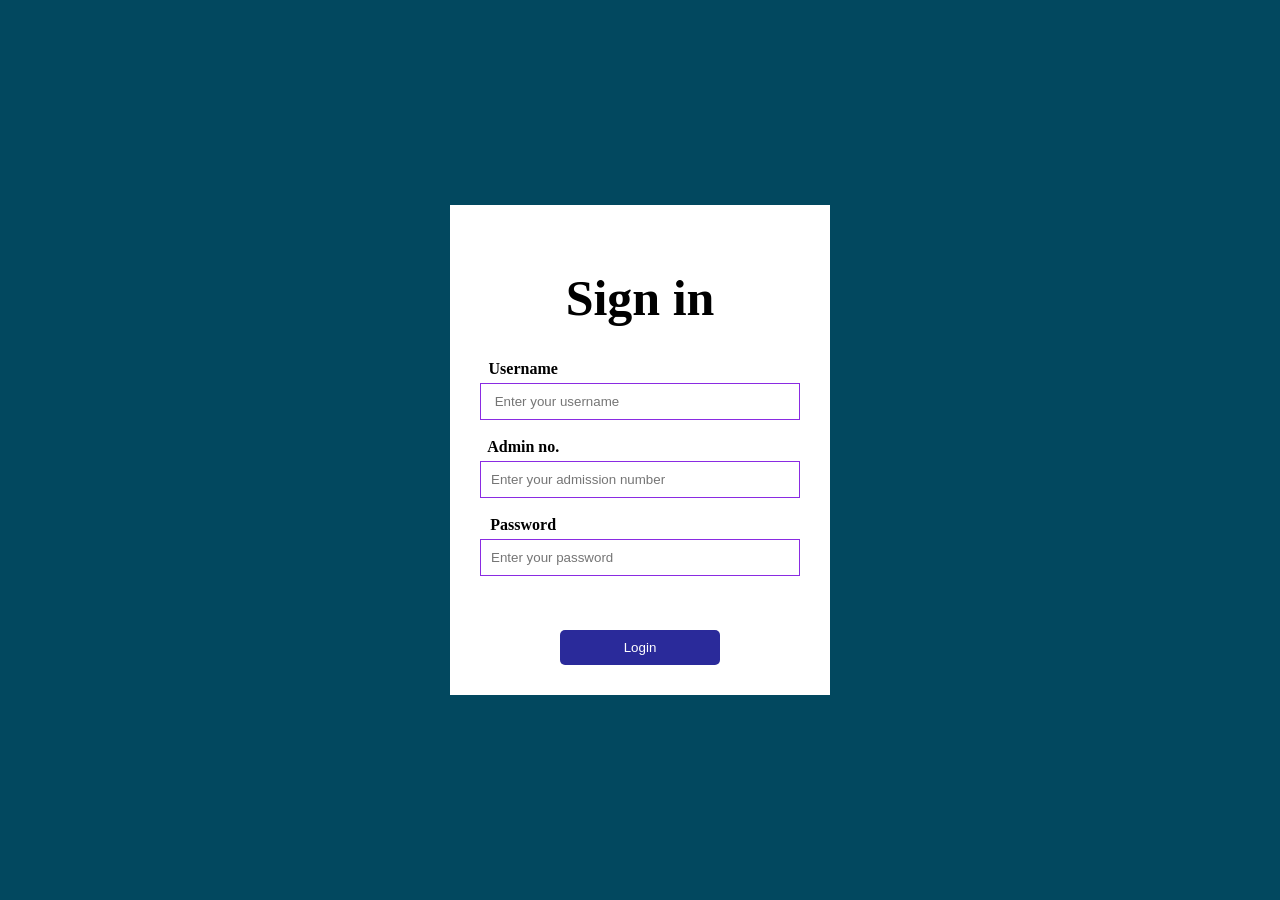
==== index.html @ d21b1cb1 "Rename loginin.html to index.html" ====
<!DOCTYPE html>
<html lang="en">
<head>
    <meta charset="UTF-8">
    <meta name="viewport" content="width=device-width, initial-scale=1.0">
    <title>login page</title>
    <link rel="stylesheet" href="style.css">
</head>

<body>
    <fieldset id="loginform">
        <h1>Sign in</h1>

        <!-- username -->
        <label for="username">Username</label>
        <input type="text" placeholder=" Enter your username" id="username">
        <br> <br>

        <!-- admission number -->
        <label for="admin no.">Admin no.</label>
        <input type="number" placeholder="Enter your admission number" id="admin">
        <br> <br>

        <!-- password -->
        <label for="password">Password</label>
        <input type="password" placeholder="Enter your password" id="password">
        <br> <br>

        <!-- parragraph fo messege -->
        <p id="message"></p>

        <!-- button for login -->
        <a href="home.html"><button type="submit">Login</button></a>
    </fieldset>


    <script src="script.js"></script>
</body>
</html>
---- style.css ----
/* body*/
body{
    background-color: rgb(2, 72, 95);
    align-items: center;
    font-family: Georgia, 'Times New Roman', Times, serif;
    display: flex;
    justify-content: center;
    height: 100vh;
    margin: 0;
}

/* fieldset */
fieldset{
    background-color: white;
    width: 320px;
    text-align: center;
    padding: 30px;
    border: none;
}

/* h1 */
h1{
    text-align: center;
    font-size: 50px;
    font-weight: bold;
} 

/* input */
input{
    width: 100%;
    padding: 10px;
    margin-top: 5px;
    border: 1px solid blueviolet;
    box-sizing: border-box;
}

/* label */
label{
    margin-right: 73%;
    font-weight: bold;
}

/* button */
button{ 
    width: 50%;
    padding: 10px;
    margin-top: 20px;
    background-color: rgb(42, 42, 154);
    cursor: pointer;
    border: none;
    color: white;
    border-radius: 5px;
}

/* hover */
button:hover{
    background-color: rgb(42, 121, 148);
}

/* home page body */
#homepage{
    background: white;
    margin-bottom: 100px;
    align-items: flex-start;
    justify-content: right;
}
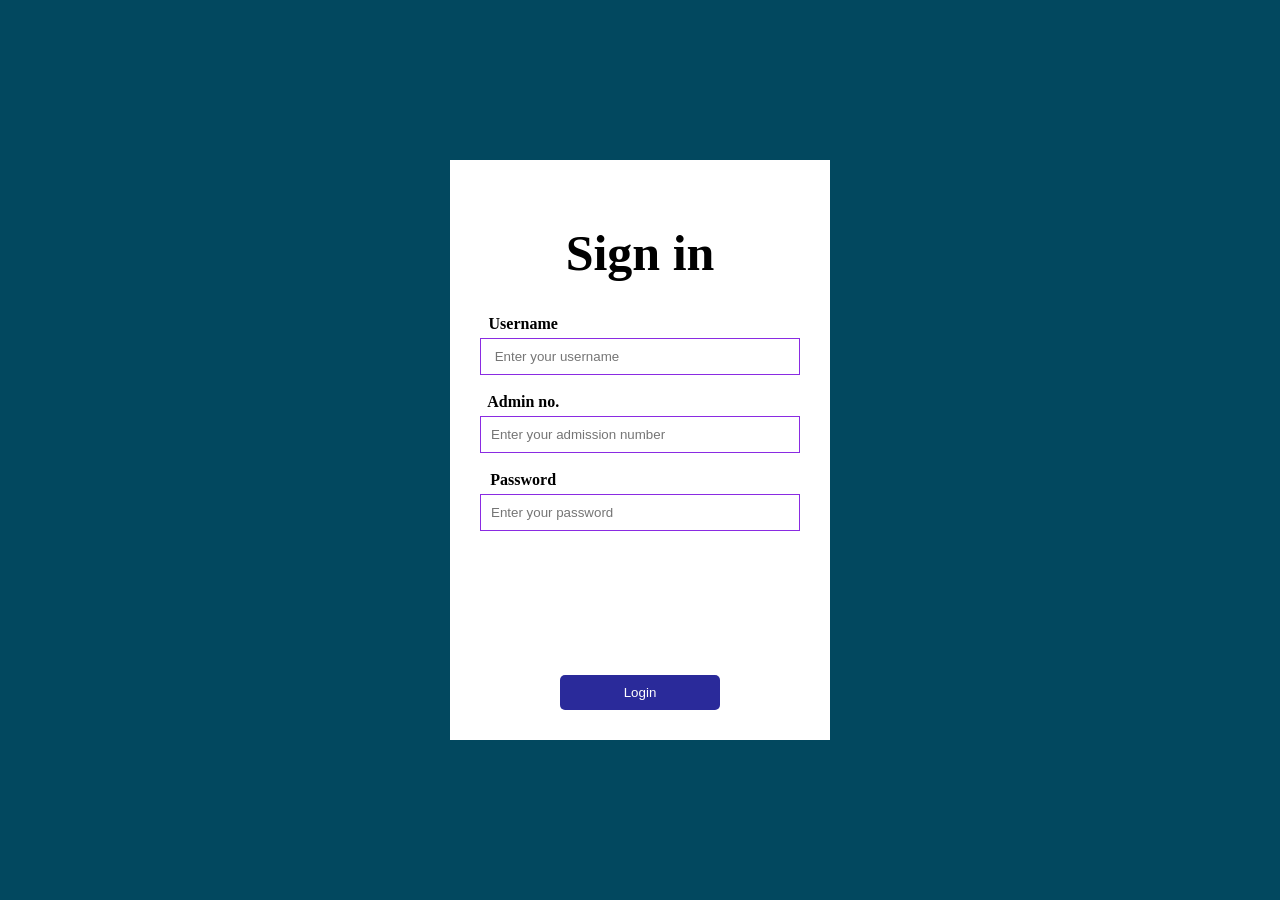
==== commit 57296191: "Merge remote-tracking branch 'origin'" ====
--- a/style.css
+++ b/style.css
@@ -57,10 +57,128 @@
     background-color: rgb(42, 121, 148);
 }
 
-/* home page body */
-#homepage{
-    background: white;
-    margin-bottom: 100px;
-    align-items: flex-start;
-    justify-content: right;
-}+#nav{
+    background-color: rgb(2, 72, 95);
+    padding: 10px;
+    border: none;
+    border-radius: 0;
+    display: flex;
+    justify-content: center;
+    gap: 20px;
+    margin-bottom: 75%;
+    margin-left: 50%;
+}
+
+#nav a{
+    color: white;
+    text-decoration: none;
+    font-size: 15px;
+    font-weight: bold;
+}
+
+h2{
+    text-align: center;
+    color: #087f7b;
+    font-size: 32px;
+    margin-top: 50px;
+    margin-bottom: 25px;
+}
+
+p{
+    background-color: white;
+    max-width: 800px;
+    padding: 35px;
+    border-radius: 12px;
+    font-size: 18px;
+    text-align: center;
+}
+
+
+#contact-us{
+    margin-top: 50%;
+    margin-bottom: 30%;
+    border: none;
+    max-width: 40% auto;
+}
+
+#homebody{
+    background-color: rgb(120, 217, 247);
+}
+
+
+#links{
+    color: black;
+    background-color: white;
+    text-decoration: none;
+    margin-left: 75%;
+    display: flex;
+}
+
+.links{
+    color: black;
+    display: flex;
+}
+
+#main-head {
+    padding: 150px;
+    background-color: #0cd3cc;
+    
+}
+
+#main-header {
+    text-align: center;
+    font-size: 60px;
+    font-family: cursive;
+    font-weight: 800;
+    text-transform: capitalize;
+    font-display: auto;
+    color: rgb(4, 4, 41);
+    margin-top: 200px;
+}
+
+#head1 {
+    text-align: center;
+    font-size: 40px;
+    font-family: cursive;
+    font-weight: bold;
+    text-transform: capitalize;
+    font-display: auto;
+    color: rgb(4, 4, 41);
+}
+
+#head2 {
+    font-size: 30px;
+    font-family: Georgia, 'Times New Roman', Times, serif;
+    font-display: auto;
+    font-weight: bold;
+}
+
+/* available food */
+#available-food {
+    text-align: center;
+    font-family: cursive;
+}
+
+/* snacks */
+#snacks {
+    text-align: center;
+    font-size: large;
+    font-family: cursive;
+    text-decoration: underline;
+}
+
+#snack {
+    display: flex;
+    gap: 50px;
+    flex-wrap: wrap;
+    text-align: center;
+    margin-inline: calc(20px);
+}
+
+.snacks {
+    box-shadow: 0 4px 8px 0 rgba(0, 0, 0, 0.2);
+    transition: 0.3s;
+    width: 250px;
+    border-radius: 5px;
+    background-color: white;
+}
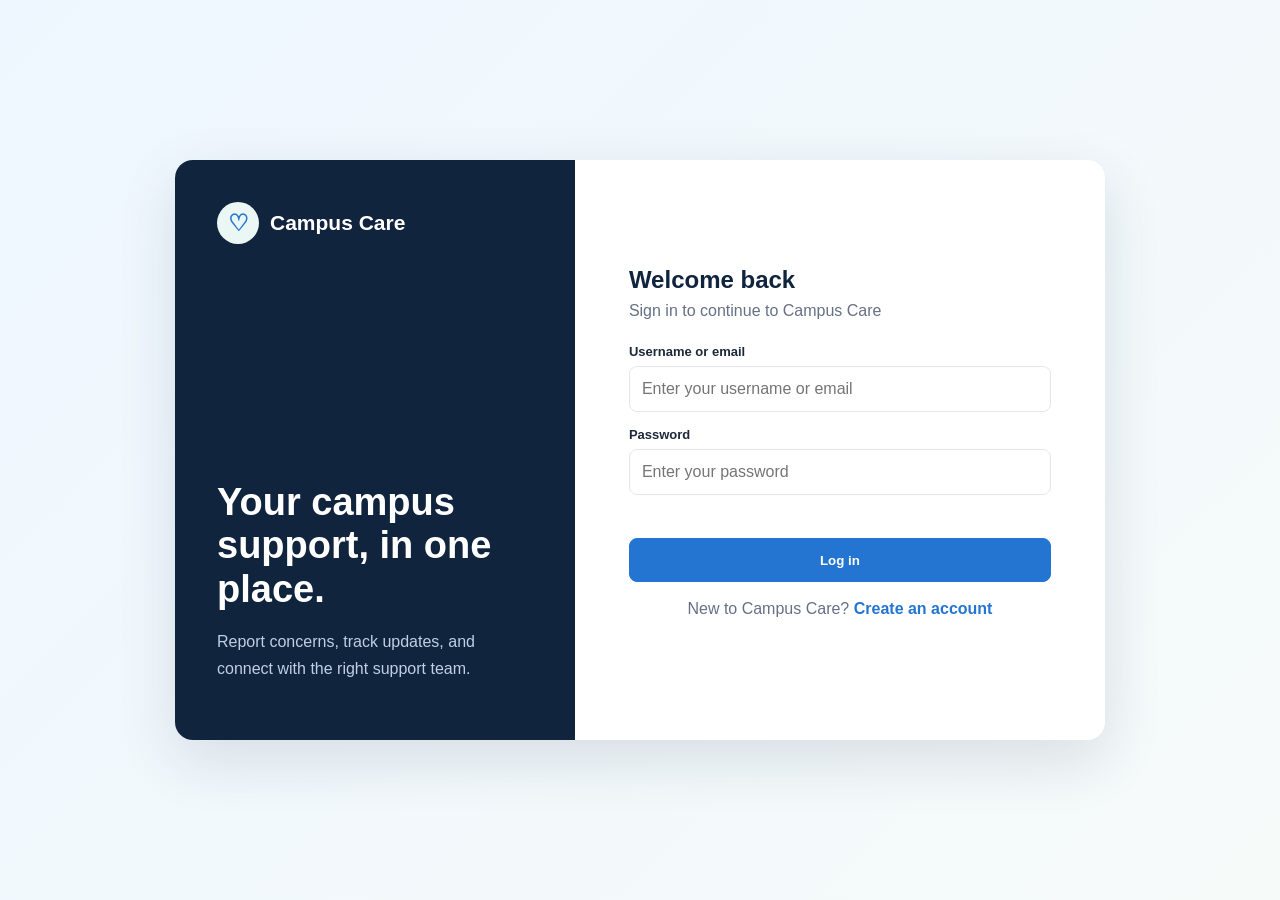
==== commit f595da91: "html repaire" ====
--- a/index.html
+++ b/index.html
@@ -3,37 +3,36 @@
 <head>
     <meta charset="UTF-8">
     <meta name="viewport" content="width=device-width, initial-scale=1.0">
-    <title>login page</title>
+    <title>Log in | Campus Care</title>
     <link rel="stylesheet" href="style.css">
 </head>
-
-<body>
-    <fieldset id="loginform">
-        <h1>Sign in</h1>
-
-        <!-- username -->
-        <label for="username">Username</label>
-        <input type="text" placeholder=" Enter your username" id="username">
-        <br> <br>
-
-        <!-- admission number -->
-        <label for="admin no.">Admin no.</label>
-        <input type="number" placeholder="Enter your admission number" id="admin">
-        <br> <br>
-
-        <!-- password -->
-        <label for="password">Password</label>
-        <input type="password" placeholder="Enter your password" id="password">
-        <br> <br>
-
-        <!-- parragraph fo messege -->
-        <p id="message"></p>
-
-        <!-- button for login -->
-        <a href="home.html"><button type="submit">Login</button></a>
-    </fieldset>
-
-
+<body class="auth-page">
+    <main class="auth-shell">
+        <aside class="auth-aside">
+            <a class="brand" href="home.html"><span class="brand-mark">&#9825;</span>Campus Care</a>
+            <div>
+                <h2>Your campus support, in one place.</h2>
+                <p>Report concerns, track updates, and connect with the right support team.</p>
+            </div>
+        </aside>
+        <section class="auth-form-wrap">
+            <h1>Welcome back</h1>
+            <p class="subtitle">Sign in to continue to Campus Care</p>
+            <form action="home.html">
+                <div class="field">
+                    <label for="username">Username or email</label>
+                    <input id="username" type="text" placeholder="Enter your username or email" required>
+                </div>
+                <div class="field">
+                    <label for="password">Password</label>
+                    <input id="password" type="password" placeholder="Enter your password" required>
+                </div>
+                <p class="form-message" aria-live="polite"></p>
+                <button class="btn btn-primary btn-wide" type="submit">Log in</button>
+            </form>
+            <p class="auth-switch">New to Campus Care? <a href="register.html">Create an account</a></p>
+        </section>
+    </main>
     <script src="script.js"></script>
 </body>
 </html>
--- a/style.css
+++ b/style.css
@@ -1,184 +1,344 @@
-/* body*/
-body{
-    background-color: rgb(2, 72, 95);
-    align-items: center;
-    font-family: Georgia, 'Times New Roman', Times, serif;
-    display: flex;
+:root {
+    --navy: #10243e;
+    --blue: #2474d2;
+    --blue-dark: #1759a7;
+    --mint: #eaf7f4;
+    --green: #2ba58c;
+    --ink: #1d2939;
+    --muted: #667085;
+    --line: #e4e7ec;
+    --surface: #ffffff;
+    --page: #f5f8fb;
+}
+
+* { box-sizing: border-box; }
+
+html { scroll-behavior: smooth; }
+
+body {
+    margin: 0;
+    min-height: 100vh;
+    background: var(--page);
+    color: var(--ink);
+    font-family: Inter, "Segoe UI", Arial, sans-serif;
+}
+
+a { color: inherit; text-decoration: none; }
+
+.site-header {
+    height: 78px;
+    background: var(--surface);
+    border-bottom: 1px solid var(--line);
+    display: flex;
+    align-items: center;
+    justify-content: space-between;
+    padding: 0 6%;
+    position: relative;
+    z-index: 20;
+}
+
+.brand {
+    display: flex;
+    align-items: center;
+    gap: 11px;
+    color: var(--navy);
+    font-size: 21px;
+    font-weight: 800;
+}
+
+.brand-mark {
+    width: 42px;
+    height: 42px;
+    border-radius: 50%;
+    background: var(--mint);
+    display: grid;
+    place-items: center;
+    color: var(--blue);
+    font-size: 23px;
+}
+
+.nav-links {
+    display: flex;
+    align-items: center;
+    gap: 30px;
+    font-size: 15px;
+    font-weight: 700;
+}
+
+.nav-links a { padding: 10px 0; }
+.nav-links a:hover, .nav-links a.active { color: var(--blue); }
+
+.nav-actions {
+    display: flex;
+    align-items: center;
+    gap: 12px;
+}
+
+.btn {
+    display: inline-flex;
+    align-items: center;
     justify-content: center;
-    height: 100vh;
-    margin: 0;
-}
-
-/* fieldset */
-fieldset{
-    background-color: white;
-    width: 320px;
+    min-height: 44px;
+    padding: 10px 18px;
+    border: 1px solid var(--line);
+    border-radius: 8px;
+    background: var(--surface);
+    color: var(--navy);
+    font-weight: 800;
+    cursor: pointer;
+    transition: .2s ease;
+}
+
+.btn:hover { transform: translateY(-1px); }
+.btn-primary { border-color: var(--blue); background: var(--blue); color: white; }
+.btn-primary:hover { background: var(--blue-dark); }
+.btn-wide { width: 100%; }
+
+.menu-toggle { display: none; border: 0; background: transparent; font-size: 24px; }
+
+.hero {
+    background: linear-gradient(120deg, #eef7ff 0%, #f8fbff 68%, #eaf7f4 100%);
+    min-height: 530px;
+    display: grid;
+    grid-template-columns: 1fr 1fr;
+    align-items: center;
+    padding: 60px 7%;
+    overflow: hidden;
+}
+
+.hero-copy { max-width: 590px; }
+
+.eyebrow {
+    display: inline-block;
+    color: var(--blue);
+    background: #dfedff;
+    border-radius: 99px;
+    padding: 8px 13px;
+    font-size: 13px;
+    font-weight: 800;
+    letter-spacing: .04em;
+    text-transform: uppercase;
+}
+
+.hero h1, .page-hero h1 {
+    margin: 18px 0;
+    color: var(--navy);
+    font-size: clamp(42px, 5vw, 68px);
+    line-height: 1.02;
+    letter-spacing: -.04em;
+}
+
+.hero p, .page-hero p {
+    color: var(--muted);
+    font-size: 18px;
+    line-height: 1.7;
+}
+
+.hero-actions { display: flex; gap: 12px; margin-top: 28px; }
+
+.hero-art {
+    min-height: 420px;
+    position: relative;
+    display: grid;
+    place-items: center;
+}
+
+.hero-circle {
+    width: 390px;
+    height: 390px;
+    border-radius: 50%;
+    background: #dceeff;
+    position: relative;
+}
+
+.student-card {
+    position: absolute;
+    width: 260px;
+    background: white;
+    border: 10px solid #e9f1fa;
+    border-radius: 24px;
+    box-shadow: 0 22px 50px rgba(34, 73, 117, .16);
+    padding: 28px;
     text-align: center;
-    padding: 30px;
-    border: none;
-}
-
-/* h1 */
-h1{
+}
+
+.student-avatar {
+    width: 112px;
+    height: 112px;
+    margin: 0 auto 18px;
+    border-radius: 50%;
+    background: linear-gradient(145deg, #7bc9f1, #2874ce);
+    display: grid;
+    place-items: center;
+    font-size: 58px;
+    color: white;
+}
+
+.student-card strong { display: block; color: var(--navy); }
+.student-card span { color: var(--muted); font-size: 13px; }
+
+.float-chip {
+    position: absolute;
+    background: white;
+    border-radius: 12px;
+    box-shadow: 0 12px 30px rgba(34, 73, 117, .14);
+    padding: 12px 15px;
+    font-size: 13px;
+    font-weight: 800;
+}
+
+.chip-one { top: 55px; right: 20px; color: var(--green); }
+.chip-two { bottom: 60px; left: 15px; color: var(--blue); }
+
+.stats {
+    max-width: 1150px;
+    margin: -38px auto 70px;
+    position: relative;
+    z-index: 5;
+    display: grid;
+    grid-template-columns: repeat(3, 1fr);
+    background: white;
+    border: 1px solid var(--line);
+    border-radius: 14px;
+    box-shadow: 0 16px 45px rgba(16, 36, 62, .08);
+}
+
+.stat { padding: 28px; text-align: center; border-right: 1px solid var(--line); }
+.stat:last-child { border-right: 0; }
+.stat strong { display: block; color: var(--blue); font-size: 32px; }
+.stat span { color: var(--muted); font-size: 14px; }
+
+.section { max-width: 1150px; margin: 0 auto; padding: 20px 25px 80px; }
+.section-heading { text-align: center; max-width: 650px; margin: 0 auto 35px; }
+.section-heading h2 { margin: 8px 0; color: var(--navy); font-size: 38px; }
+.section-heading p { color: var(--muted); line-height: 1.7; }
+
+.card-grid { display: grid; grid-template-columns: repeat(3, 1fr); gap: 22px; }
+.card {
+    background: white;
+    border: 1px solid var(--line);
+    border-radius: 14px;
+    padding: 28px;
+}
+.card-icon {
+    width: 52px;
+    height: 52px;
+    border-radius: 12px;
+    display: grid;
+    place-items: center;
+    background: var(--mint);
+    color: var(--green);
+    font-size: 24px;
+}
+.card h3 { color: var(--navy); margin: 18px 0 8px; }
+.card p { color: var(--muted); line-height: 1.65; }
+
+.page-hero {
+    background: linear-gradient(135deg, #eef7ff, #f8fbff);
     text-align: center;
-    font-size: 50px;
-    font-weight: bold;
-} 
-
-/* input */
-input{
+    padding: 70px 20px;
+}
+.page-hero h1 { font-size: clamp(38px, 5vw, 56px); }
+.page-hero p { max-width: 650px; margin: 0 auto; }
+
+.auth-page {
+    background: linear-gradient(135deg, #eef7ff 0%, #f6faf9 100%);
+    display: grid;
+    place-items: center;
+    padding: 40px 20px;
+}
+.auth-shell {
     width: 100%;
-    padding: 10px;
-    margin-top: 5px;
-    border: 1px solid blueviolet;
-    box-sizing: border-box;
-}
-
-/* label */
-label{
-    margin-right: 73%;
-    font-weight: bold;
-}
-
-/* button */
-button{ 
-    width: 50%;
-    padding: 10px;
-    margin-top: 20px;
-    background-color: rgb(42, 42, 154);
-    cursor: pointer;
-    border: none;
+    max-width: 930px;
+    min-height: 580px;
+    display: grid;
+    grid-template-columns: 43% 57%;
+    background: white;
+    border-radius: 18px;
+    box-shadow: 0 20px 60px rgba(16, 36, 62, .12);
+    overflow: hidden;
+}
+.auth-aside {
+    background: var(--navy);
     color: white;
-    border-radius: 5px;
-}
-
-/* hover */
-button:hover{
-    background-color: rgb(42, 121, 148);
-}
-
-#nav{
-    background-color: rgb(2, 72, 95);
-    padding: 10px;
-    border: none;
-    border-radius: 0;
-    display: flex;
-    justify-content: center;
-    gap: 20px;
-    margin-bottom: 75%;
-    margin-left: 50%;
-}
-
-#nav a{
-    color: white;
-    text-decoration: none;
-    font-size: 15px;
-    font-weight: bold;
-}
-
-h2{
-    text-align: center;
-    color: #087f7b;
-    font-size: 32px;
-    margin-top: 50px;
-    margin-bottom: 25px;
-}
-
-p{
-    background-color: white;
-    max-width: 800px;
-    padding: 35px;
-    border-radius: 12px;
-    font-size: 18px;
-    text-align: center;
-}
-
-
-#contact-us{
-    margin-top: 50%;
-    margin-bottom: 30%;
-    border: none;
-    max-width: 40% auto;
-}
-
-#homebody{
-    background-color: rgb(120, 217, 247);
-}
-
-
-#links{
-    color: black;
-    background-color: white;
-    text-decoration: none;
-    margin-left: 75%;
-    display: flex;
-}
-
-.links{
-    color: black;
-    display: flex;
-}
-
-#main-head {
-    padding: 150px;
-    background-color: #0cd3cc;
-    
-}
-
-#main-header {
-    text-align: center;
-    font-size: 60px;
-    font-family: cursive;
-    font-weight: 800;
-    text-transform: capitalize;
-    font-display: auto;
-    color: rgb(4, 4, 41);
-    margin-top: 200px;
-}
-
-#head1 {
-    text-align: center;
-    font-size: 40px;
-    font-family: cursive;
-    font-weight: bold;
-    text-transform: capitalize;
-    font-display: auto;
-    color: rgb(4, 4, 41);
-}
-
-#head2 {
-    font-size: 30px;
-    font-family: Georgia, 'Times New Roman', Times, serif;
-    font-display: auto;
-    font-weight: bold;
-}
-
-/* available food */
-#available-food {
-    text-align: center;
-    font-family: cursive;
-}
-
-/* snacks */
-#snacks {
-    text-align: center;
-    font-size: large;
-    font-family: cursive;
-    text-decoration: underline;
-}
-
-#snack {
-    display: flex;
-    gap: 50px;
-    flex-wrap: wrap;
-    text-align: center;
-    margin-inline: calc(20px);
-}
-
-.snacks {
-    box-shadow: 0 4px 8px 0 rgba(0, 0, 0, 0.2);
-    transition: 0.3s;
-    width: 250px;
-    border-radius: 5px;
-    background-color: white;
-}
+    padding: 42px;
+    display: flex;
+    flex-direction: column;
+    justify-content: space-between;
+}
+.auth-aside .brand { color: white; }
+.auth-aside h2 { font-size: 38px; line-height: 1.15; margin: 50px 0 15px; }
+.auth-aside p { color: #bfd0e4; line-height: 1.7; }
+.auth-form-wrap { padding: 38px 54px; display: flex; flex-direction: column; justify-content: center; }
+.auth-form-wrap h1 { color: var(--navy); margin: 0 0 8px; }
+.auth-form-wrap .subtitle { color: var(--muted); margin: 0 0 24px; }
+.form-grid { display: grid; grid-template-columns: 1fr 1fr; gap: 14px; }
+.field { margin-bottom: 15px; }
+.field.full { grid-column: 1 / -1; }
+.field label { display: block; margin-bottom: 7px; font-size: 13px; font-weight: 800; }
+.field input, .field select, .field textarea {
+    width: 100%;
+    min-height: 46px;
+    border: 1px solid var(--line);
+    border-radius: 8px;
+    padding: 10px 12px;
+    background: white;
+    color: var(--ink);
+    font: inherit;
+}
+.field textarea { min-height: 110px; resize: vertical; }
+.auth-switch { text-align: center; color: var(--muted); margin-top: 18px; }
+.auth-switch a { color: var(--blue); font-weight: 800; }
+.form-message { min-height: 20px; margin: 8px 0; color: #b42318; font-size: 14px; }
+
+.content-section { max-width: 1100px; margin: 0 auto; padding: 70px 25px; }
+.split { display: grid; grid-template-columns: 1fr 1fr; gap: 55px; align-items: center; }
+.split h2 { color: var(--navy); font-size: 38px; }
+.split p { color: var(--muted); line-height: 1.75; }
+.info-panel { background: white; border: 1px solid var(--line); border-radius: 16px; padding: 38px; }
+.value-list { display: grid; gap: 16px; margin-top: 20px; }
+.value-item { display: flex; gap: 14px; align-items: flex-start; }
+.value-item span { color: var(--green); font-size: 20px; }
+
+.contact-layout { display: grid; grid-template-columns: 1fr 1fr; gap: 30px; }
+.contact-card { background: white; border: 1px solid var(--line); border-radius: 14px; padding: 32px; }
+.contact-card h2 { color: var(--navy); }
+
+.footer { background: var(--navy); color: #d7e2ee; text-align: center; padding: 24px; font-size: 14px; }
+
+@media (max-width: 900px) {
+    .nav-links { display: none; position: absolute; left: 0; right: 0; top: 78px; background: white; padding: 20px 6%; flex-direction: column; align-items: flex-start; border-bottom: 1px solid var(--line); }
+    .nav-links.open { display: flex; }
+    .menu-toggle { display: block; }
+    .nav-actions { margin-left: auto; margin-right: 10px; }
+    .hero { grid-template-columns: 1fr; padding-top: 50px; }
+    .hero-art { margin-top: 20px; }
+    .stats { margin: -20px 20px 50px; }
+    .card-grid { grid-template-columns: 1fr; }
+    .auth-shell { grid-template-columns: 1fr; max-width: 580px; }
+    .auth-aside { min-height: 220px; }
+    .auth-aside h2 { margin: 25px 0 8px; font-size: 28px; }
+    .split, .contact-layout { grid-template-columns: 1fr; }
+}
+
+@media (max-width: 600px) {
+    .site-header { height: 70px; padding: 0 4%; }
+    .nav-links { top: 70px; }
+    .nav-actions .btn:first-child { display: none; }
+    .hero { padding: 45px 20px; }
+    .hero h1 { font-size: 43px; }
+    .hero-art { min-height: 350px; }
+    .hero-circle { width: 300px; height: 300px; }
+    .student-card { width: 220px; }
+    .chip-one { right: -5px; }
+    .chip-two { left: -5px; }
+    .stats { grid-template-columns: 1fr; }
+    .stat { border-right: 0; border-bottom: 1px solid var(--line); }
+    .stat:last-child { border-bottom: 0; }
+    .auth-page { padding: 0; }
+    .auth-shell { min-height: 100vh; border-radius: 0; }
+    .auth-aside { padding: 28px; }
+    .auth-form-wrap { padding: 30px 22px; }
+    .form-grid { grid-template-columns: 1fr; }
+    .field.full { grid-column: auto; }
+}
